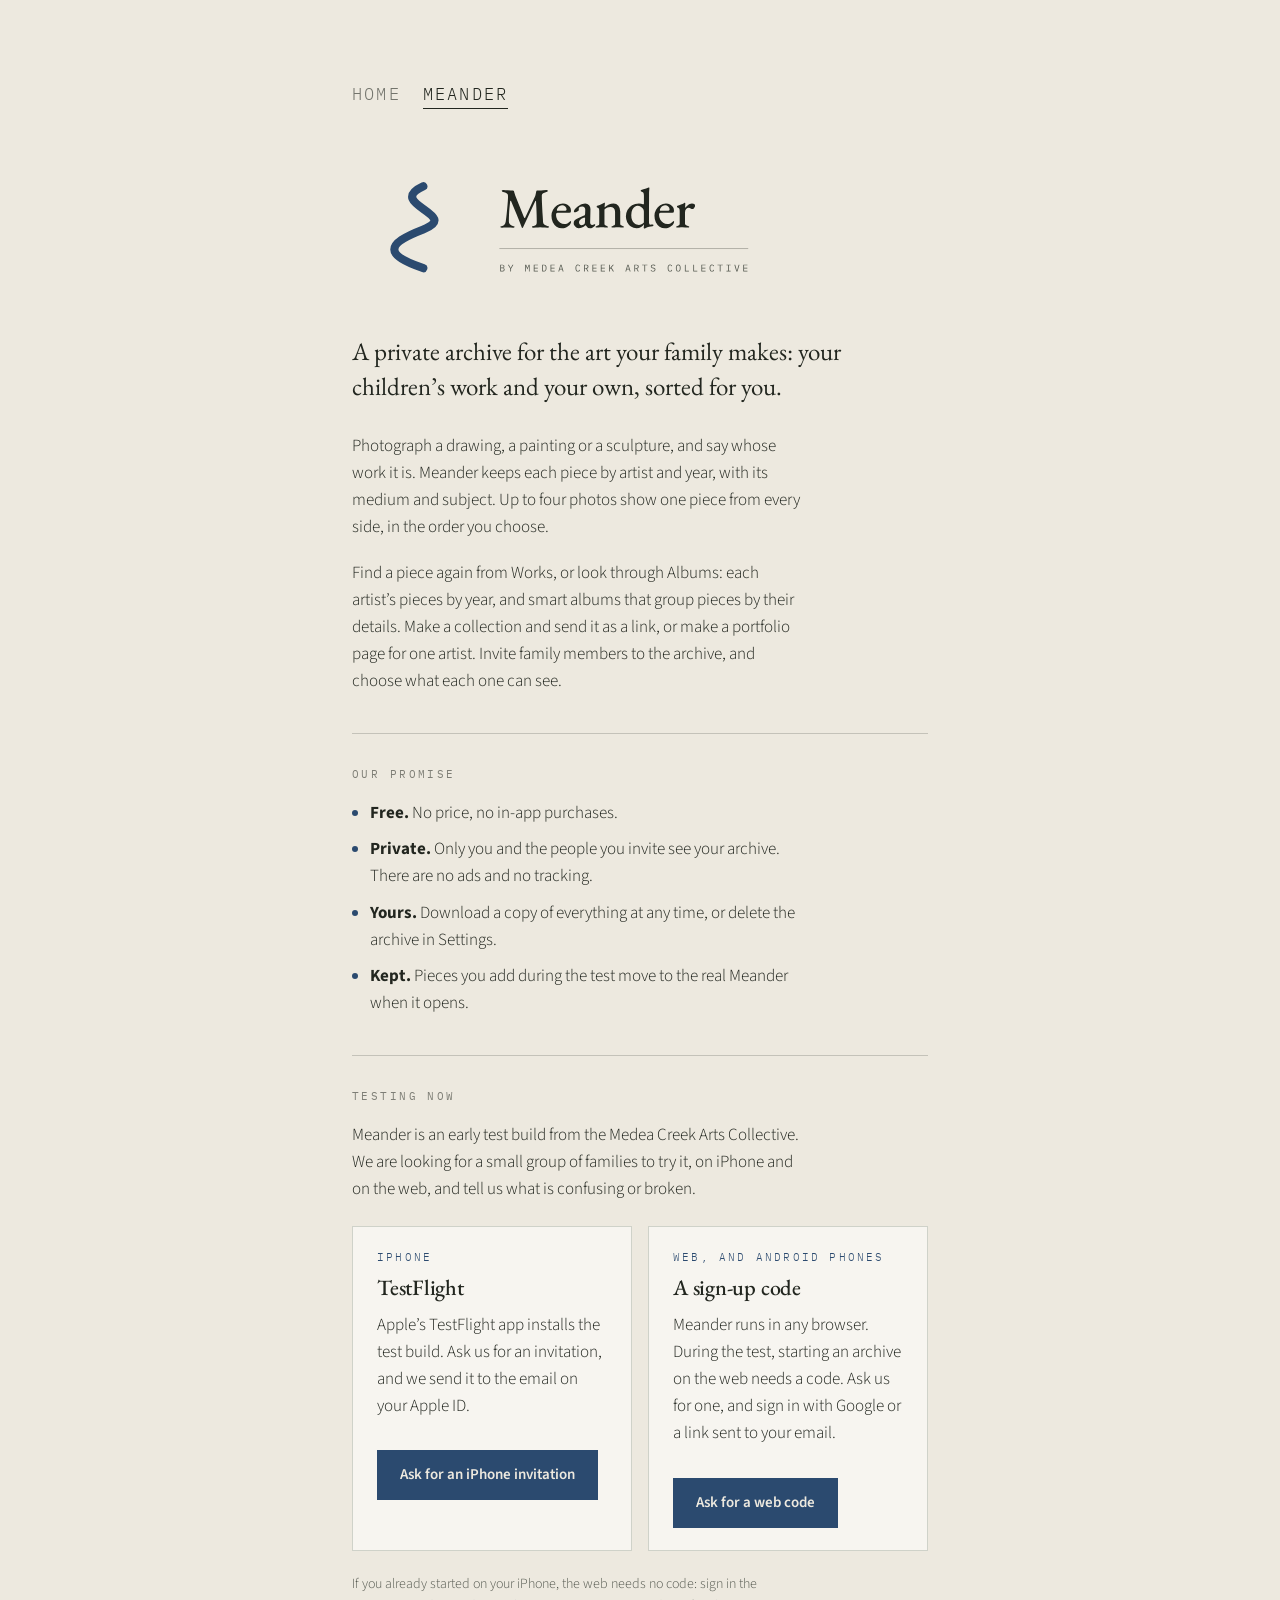
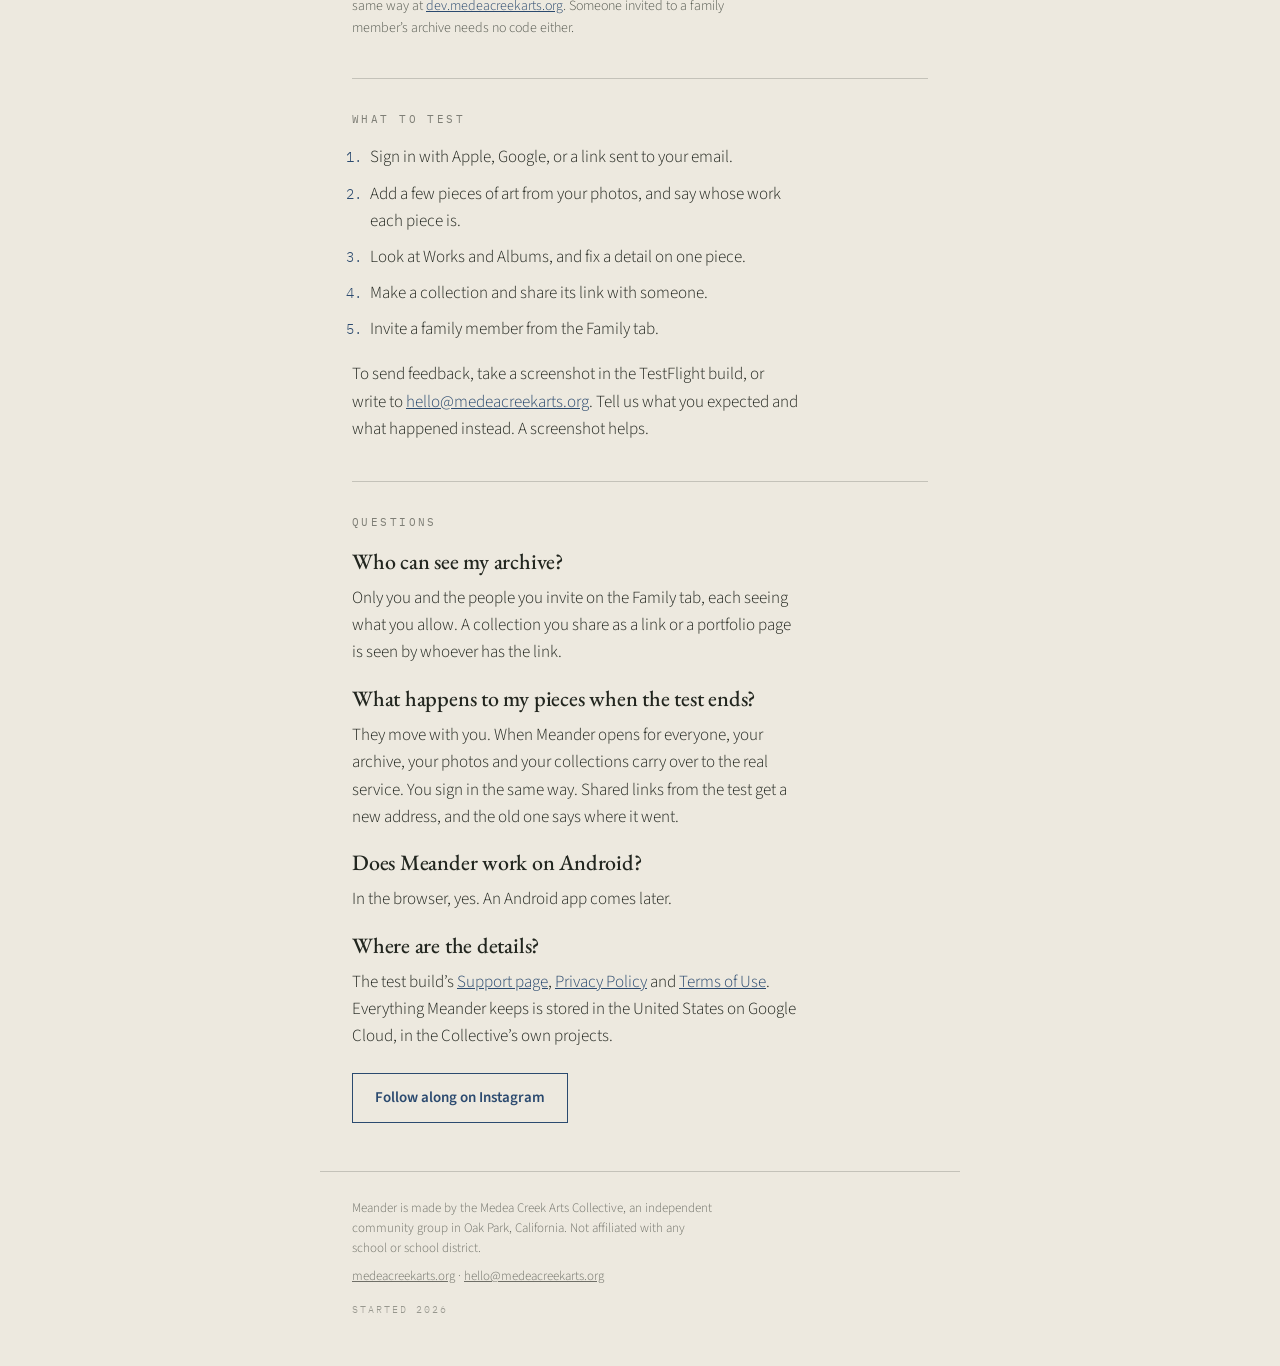
==== meander/index.html @ aa646773 "Add the Meander page, shared styles, link previews and the favicon fix Phase A of the beta plan: a /" ====
<!DOCTYPE html>
<html lang="en">
<head>
<meta charset="utf-8">
<meta name="viewport" content="width=device-width,initial-scale=1">
<title>Meander, the family art archive</title>
<meta name="description" content="Meander is a free, private archive for the art your family makes, from the Medea Creek Arts Collective. In testing now on iPhone and the web.">
<link rel="icon" href="/favicon.svg" type="image/svg+xml">
<link rel="icon" href="/favicon.ico" sizes="any">
<link rel="canonical" href="https://medeacreekarts.org/meander/">
<meta property="og:title" content="Meander, the family art archive">
<meta property="og:description" content="A free, private home for your children's drawings and paintings, and your own work. In testing now.">
<meta property="og:type" content="website">
<meta property="og:url" content="https://medeacreekarts.org/meander/">
<meta property="og:image" content="https://medeacreekarts.org/img/meander-card.png">
<meta property="og:image:width" content="1200">
<meta property="og:image:height" content="630">
<meta property="og:image:alt" content="Meander, from the Medea Creek Arts Collective">
<meta name="twitter:card" content="summary_large_image">
<link rel="preconnect" href="https://fonts.googleapis.com">
<link rel="preconnect" href="https://fonts.gstatic.com" crossorigin>
<link href="https://fonts.googleapis.com/css2?family=EB+Garamond:wght@400;500&family=Source+Sans+3:wght@300;400;600&family=IBM+Plex+Mono:wght@400&display=swap" rel="stylesheet">
<link rel="stylesheet" href="/styles.css">
<script type="application/ld+json">
{
  "@context": "https://schema.org",
  "@type": "SoftwareApplication",
  "name": "Meander",
  "applicationCategory": "LifestyleApplication",
  "operatingSystem": "iOS, Web",
  "offers": {"@type": "Offer", "price": "0", "priceCurrency": "USD"},
  "url": "https://medeacreekarts.org/meander/",
  "author": {"@type": "Organization", "name": "Medea Creek Arts Collective", "url": "https://medeacreekarts.org/"}
}
</script>
</head>
<body>

<main>
  <ul class="nav" aria-label="Site">
    <li><a href="/">Home</a></li>
    <li><a href="/meander/" aria-current="page">Meander</a></li>
  </ul>

  <img class="lockup" src="/img/meander-lockup.svg" width="474" height="161" alt="Meander, from the Medea Creek Arts Collective">

  <p class="lede">A private archive for the art your family makes: your children&rsquo;s work and your own, sorted for you.</p>

  <p>Photograph a drawing, a painting or a sculpture, and say whose work it is. Meander keeps each piece by artist and year, with its medium and subject. Up to four photos show one piece from every side, in the order you choose.</p>

  <p>Find a piece again from Works, or look through Albums: each artist&rsquo;s pieces by year, and smart albums that group pieces by their details. Make a collection and send it as a link, or make a portfolio page for one artist. Invite family members to the archive, and choose what each one can see.</p>

  <hr class="rule">

  <h2>Our promise</h2>
  <ul>
    <li><strong>Free.</strong> No price, no in-app purchases.</li>
    <li><strong>Private.</strong> Only you and the people you invite see your archive. There are no ads and no tracking.</li>
    <li><strong>Yours.</strong> Download a copy of everything at any time, or delete the archive in Settings.</li>
    <li><strong>Kept.</strong> Pieces you add during the test move to the real Meander when it opens.</li>
  </ul>

  <hr class="rule">

  <h2>Testing now</h2>
  <p>Meander is an early test build from the Medea Creek Arts Collective. We are looking for a small group of families to try it, on iPhone and on the web, and tell us what is confusing or broken.</p>

  <div class="paths">
    <div class="card">
      <p class="kicker">iPhone</p>
      <h3>TestFlight</h3>
      <p>Apple&rsquo;s TestFlight app installs the test build. Ask us for an invitation, and we send it to the email on your Apple ID.</p>
      <a class="btn solid" href="mailto:hello@medeacreekarts.org?subject=Meander%20beta%3A%20iPhone&body=Hi%2C%20I%27d%20like%20to%20test%20Meander%20on%20my%20iPhone.%0A%0AApple%20ID%20email%3A%20%0AHow%20I%20heard%20about%20it%3A%20">Ask for an iPhone invitation</a>
    </div>
    <div class="card">
      <p class="kicker">Web, and Android phones</p>
      <h3>A sign-up code</h3>
      <p>Meander runs in any browser. During the test, starting an archive on the web needs a code. Ask us for one, and sign in with Google or a link sent to your email.</p>
      <a class="btn solid" href="mailto:hello@medeacreekarts.org?subject=Meander%20beta%3A%20web&body=Hi%2C%20I%27d%20like%20to%20test%20Meander%20on%20the%20web.%0A%0AEmail%20I%27ll%20sign%20in%20with%3A%20%0AHow%20I%20heard%20about%20it%3A%20">Ask for a web code</a>
    </div>
  </div>

  <p class="fine">If you already started on your iPhone, the web needs no code: sign in the same way at <a href="https://dev.medeacreekarts.org/">dev.medeacreekarts.org</a>. Someone invited to a family member&rsquo;s archive needs no code either.</p>

  <hr class="rule">

  <h2>What to test</h2>
  <ol>
    <li>Sign in with Apple, Google, or a link sent to your email.</li>
    <li>Add a few pieces of art from your photos, and say whose work each piece is.</li>
    <li>Look at Works and Albums, and fix a detail on one piece.</li>
    <li>Make a collection and share its link with someone.</li>
    <li>Invite a family member from the Family tab.</li>
  </ol>
  <p>To send feedback, take a screenshot in the TestFlight build, or write to <a href="mailto:hello@medeacreekarts.org?subject=Meander%20feedback">hello@medeacreekarts.org</a>. Tell us what you expected and what happened instead. A screenshot helps.</p>

  <hr class="rule">

  <h2>Questions</h2>

  <h3>Who can see my archive?</h3>
  <p>Only you and the people you invite on the Family tab, each seeing what you allow. A collection you share as a link or a portfolio page is seen by whoever has the link.</p>

  <h3>What happens to my pieces when the test ends?</h3>
  <p>They move with you. When Meander opens for everyone, your archive, your photos and your collections carry over to the real service. You sign in the same way. Shared links from the test get a new address, and the old one says where it went.</p>

  <h3>Does Meander work on Android?</h3>
  <p>In the browser, yes. An Android app comes later.</p>

  <h3>Where are the details?</h3>
  <p>The test build&rsquo;s <a href="https://dev.medeacreekarts.org/support">Support page</a>, <a href="https://dev.medeacreekarts.org/privacy">Privacy Policy</a> and <a href="https://dev.medeacreekarts.org/terms">Terms of Use</a>. Everything Meander keeps is stored in the United States on Google Cloud, in the Collective&rsquo;s own projects.</p>

  <div class="cta">
    <a class="btn" href="https://www.instagram.com/medeacreekarts/" rel="me noopener">Follow along on Instagram</a>
  </div>

</main>

<footer>
  <p>Meander is made by the Medea Creek Arts Collective, an independent community group in Oak Park, California. Not affiliated with any school or school district.</p>
  <p><a href="/">medeacreekarts.org</a> · <a href="mailto:hello@medeacreekarts.org">hello@medeacreekarts.org</a></p>
  <p class="sig">Started 2026</p>
</footer>

</body>
</html>
---- styles.css ----
:root{
  --oak:#22261F;
  --cobalt:#2B4A6F;
  --sycamore:#B6B8AC;
  --iron:#A2542F;
  --bisque:#EDE9DF;
  --stone:#CFD2C9;
  --paper:#F7F5F0;
  --ink2:#565A51;
  --display:'EB Garamond',Georgia,serif;
  --body:'Source Sans 3',system-ui,sans-serif;
  --label:'IBM Plex Mono',ui-monospace,monospace;
}
*{box-sizing:border-box}
html{-webkit-text-size-adjust:100%}
body{
  margin:0;min-height:100vh;background:var(--bisque);color:var(--oak);
  font-family:var(--body);font-weight:300;line-height:1.6;
  font-variant-numeric:oldstyle-nums;
  -webkit-font-smoothing:antialiased;
  display:flex;flex-direction:column;
}
main{
  flex:1;width:100%;max-width:640px;margin:0 auto;
  padding:clamp(40px,9vh,96px) clamp(22px,6vw,32px) 48px;
}

.nav{
  font-family:var(--label);font-size:11px;letter-spacing:.2em;text-transform:uppercase;
  display:flex;gap:22px;margin:0 0 38px;padding:0;list-style:none;
}
.nav a{color:rgba(34,38,31,.6);text-decoration:none;padding-bottom:3px;border-bottom:1px solid transparent}
.nav a:hover,.nav a:focus-visible{color:var(--cobalt);border-bottom-color:var(--cobalt)}
.nav a[aria-current="page"]{color:var(--oak);border-bottom-color:var(--oak)}

.mark{width:78px;height:78px;color:var(--cobalt);display:block;margin-bottom:30px}
.creek{stroke-dasharray:150;stroke-dashoffset:150;animation:flow 1.7s .3s cubic-bezier(.5,0,.15,1) forwards}
@keyframes flow{to{stroke-dashoffset:0}}
@media (prefers-reduced-motion:reduce){
  .creek{animation:none;stroke-dashoffset:0}
}

.name{margin:0 0 40px;max-width:max-content}
h1{
  font-family:var(--display);font-weight:500;
  font-size:clamp(38px,8.5vw,60px);line-height:1.02;letter-spacing:-.015em;
  margin:0 0 14px;
}
/* the county line: a hairline the wordmark sits across */
.sub{
  font-family:var(--label);font-size:11px;letter-spacing:.26em;text-transform:uppercase;
  color:rgba(34,38,31,.6);margin:0;
  border-top:1px solid rgba(34,38,31,.32);padding-top:14px;
}

.lockup{display:block;width:min(100%,420px);height:auto;margin:0 0 36px}

.lede{
  font-family:var(--display);font-size:clamp(20px,3.6vw,25px);line-height:1.42;
  margin:0 0 28px;color:var(--oak);
}
p{margin:0 0 18px;font-size:17px;max-width:56ch}
em{font-style:italic}
a{color:var(--cobalt)}

.rule{border:0;border-top:1px solid rgba(34,38,31,.2);margin:38px 0 32px}

h2{
  font-family:var(--label);font-size:11px;letter-spacing:.22em;text-transform:uppercase;
  color:rgba(34,38,31,.55);font-weight:400;margin:0 0 16px;
}
h3{
  font-family:var(--display);font-weight:500;font-size:22px;line-height:1.25;
  letter-spacing:-.01em;margin:0 0 10px;
}

.cta{display:flex;flex-wrap:wrap;gap:12px;margin-top:22px}
.btn{
  display:inline-block;text-decoration:none;font-family:var(--body);font-weight:600;
  font-size:15px;padding:12px 22px;border:1px solid var(--cobalt);color:var(--cobalt);
  background:transparent;transition:background .18s ease,color .18s ease;
}
.btn:hover,.btn:focus-visible{background:var(--cobalt);color:var(--bisque)}
.btn.solid{background:var(--cobalt);color:var(--bisque)}
.btn.solid:hover,.btn.solid:focus-visible{background:var(--oak);border-color:var(--oak)}
a:focus-visible{outline:2px solid var(--iron);outline-offset:3px}

ul,ol{margin:0 0 18px;padding-left:1.1em;max-width:56ch}
li{margin-bottom:9px;font-size:17px}
li::marker{color:var(--cobalt)}
ol li::marker{font-family:var(--label);font-size:14px}

.card{
  background:var(--paper);border:1px solid var(--stone);padding:22px 24px;margin:0 0 18px;
}
.card p:last-child,.card ul:last-child,.card ol:last-child{margin-bottom:0}
.card .kicker{
  font-family:var(--label);font-size:11px;letter-spacing:.2em;text-transform:uppercase;
  color:var(--cobalt);margin:0 0 8px;
}
.paths{display:grid;grid-template-columns:1fr;gap:16px;margin:22px 0}
@media (min-width:560px){.paths{grid-template-columns:1fr 1fr}}
.paths .card{margin:0}
.paths .btn{margin-top:12px}

.fine{font-size:14px;color:var(--ink2);max-width:60ch}

footer{
  border-top:1px solid rgba(34,38,31,.2);
  padding:26px clamp(22px,6vw,32px) 40px;
  max-width:640px;margin:0 auto;width:100%;
}
footer p{
  font-size:13px;color:rgba(34,38,31,.62);margin:0 0 8px;max-width:60ch;line-height:1.55;
}
footer a{color:rgba(34,38,31,.62)}
.sig{
  font-family:var(--label);font-size:10px;letter-spacing:.2em;text-transform:uppercase;
  color:rgba(34,38,31,.42);margin-top:16px;
}
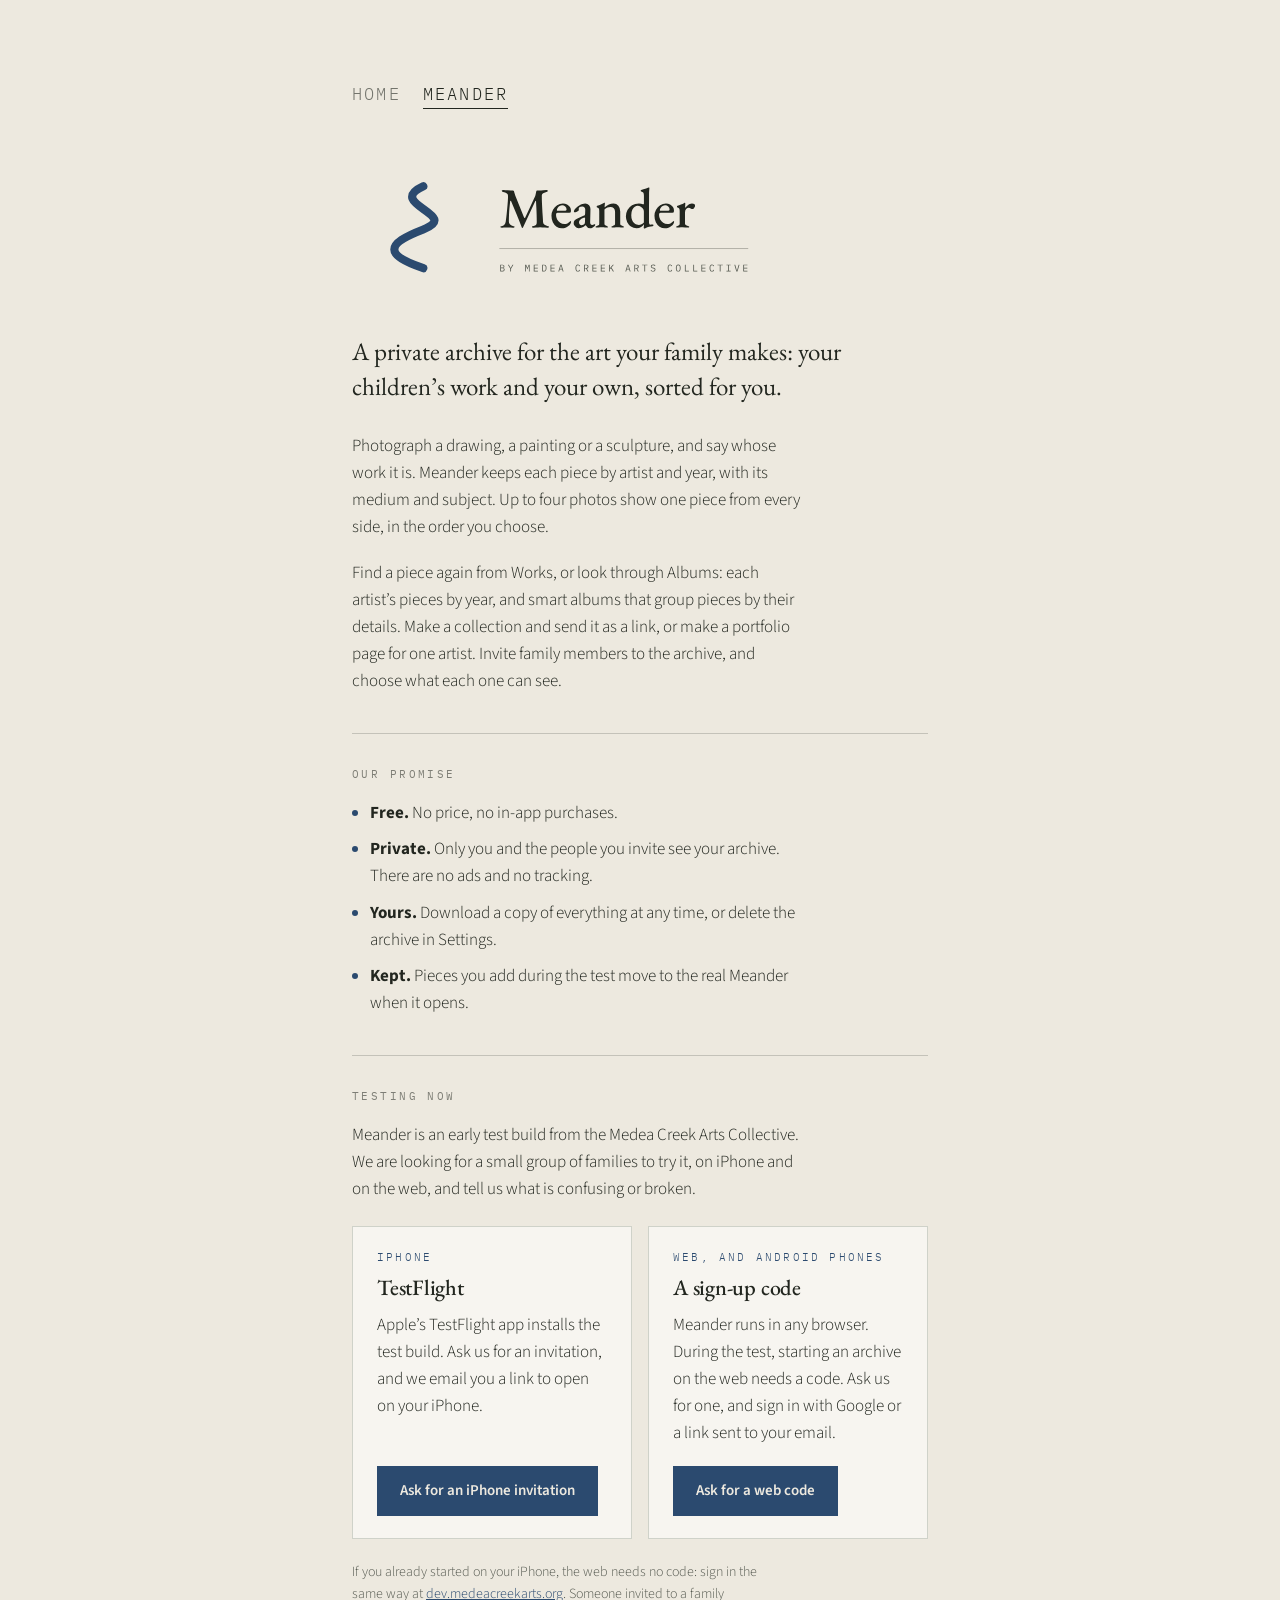
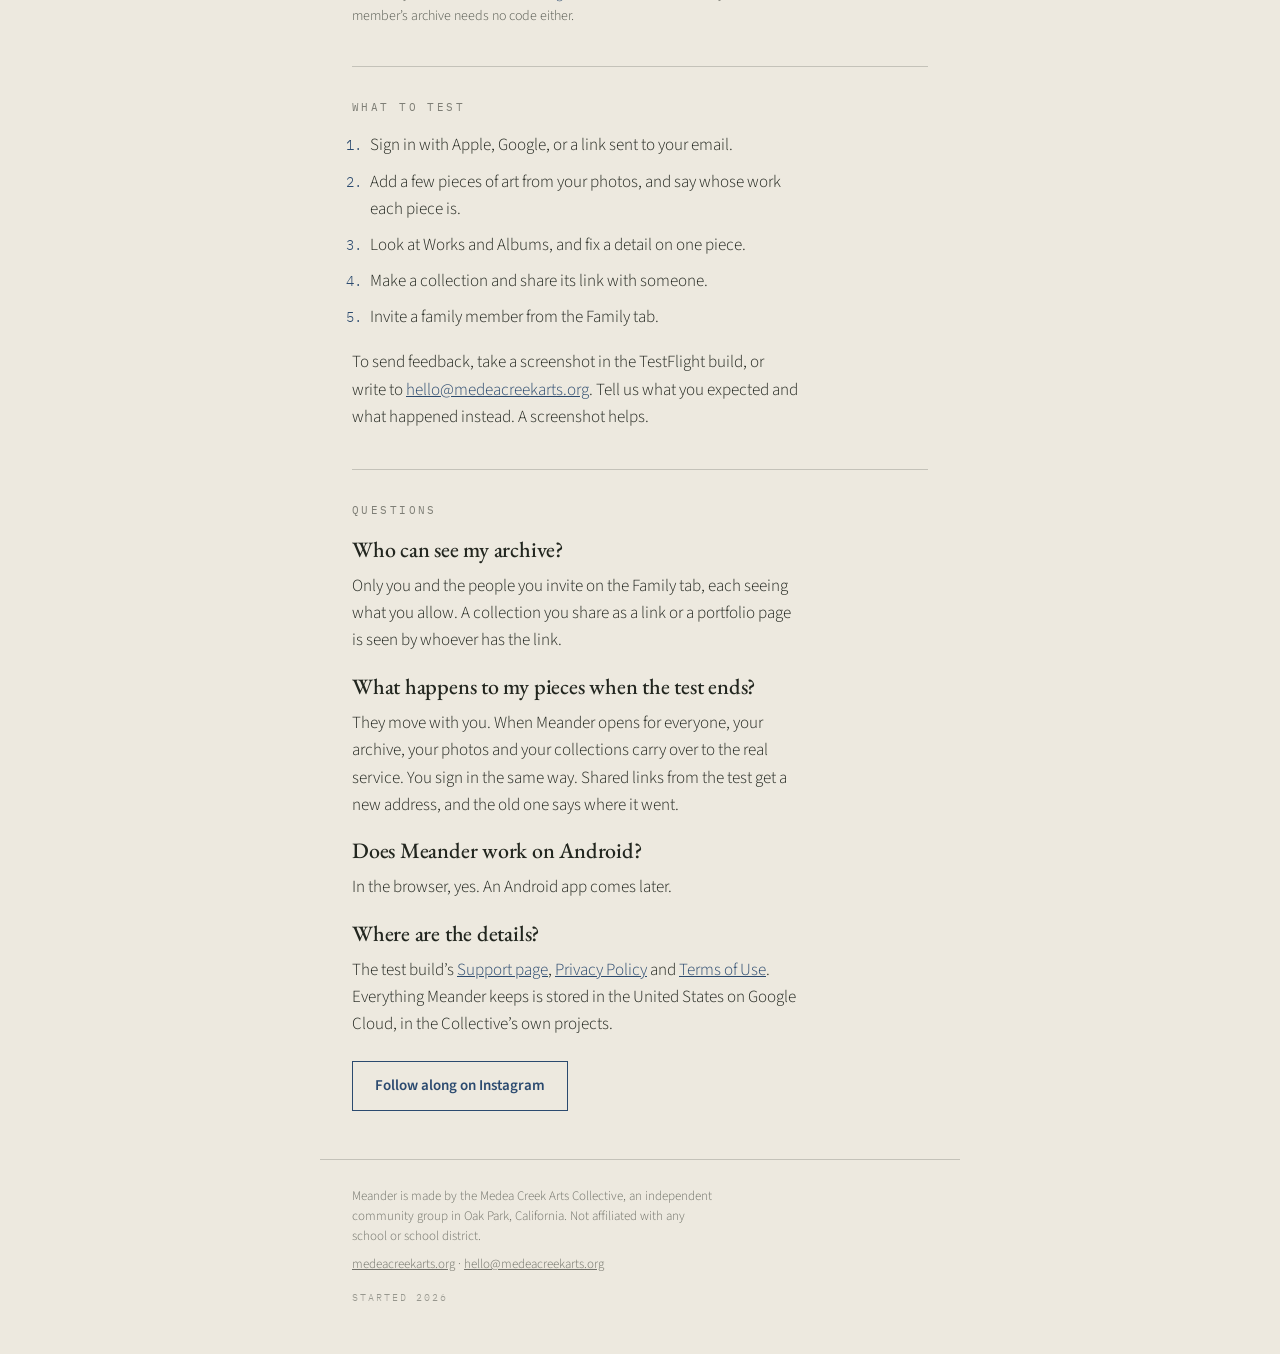
==== commit cd90a5a3: "Say any email works for a TestFlight invitation The invited address need not be the tester's Apple I" ====
--- a/meander/index.html
+++ b/meander/index.html
@@ -69,8 +69,8 @@
     <div class="card">
       <p class="kicker">iPhone</p>
       <h3>TestFlight</h3>
-      <p>Apple&rsquo;s TestFlight app installs the test build. Ask us for an invitation, and we send it to the email on your Apple ID.</p>
-      <a class="btn solid" href="mailto:hello@medeacreekarts.org?subject=Meander%20beta%3A%20iPhone&body=Hi%2C%20I%27d%20like%20to%20test%20Meander%20on%20my%20iPhone.%0A%0AApple%20ID%20email%3A%20%0AHow%20I%20heard%20about%20it%3A%20">Ask for an iPhone invitation</a>
+      <p>Apple&rsquo;s TestFlight app installs the test build. Ask us for an invitation, and we email you a link to open on your iPhone.</p>
+      <a class="btn solid" href="mailto:hello@medeacreekarts.org?subject=Meander%20beta%3A%20iPhone&body=Hi%2C%20I%27d%20like%20to%20test%20Meander%20on%20my%20iPhone.%0A%0AEmail%20to%20send%20the%20invitation%20to%3A%20%0AHow%20I%20heard%20about%20it%3A%20">Ask for an iPhone invitation</a>
     </div>
     <div class="card">
       <p class="kicker">Web, and Android phones</p>
--- a/styles.css
+++ b/styles.css
@@ -100,8 +100,10 @@
 }
 .paths{display:grid;grid-template-columns:1fr;gap:16px;margin:22px 0}
 @media (min-width:560px){.paths{grid-template-columns:1fr 1fr}}
-.paths .card{margin:0}
-.paths .btn{margin-top:12px}
+.paths .card{margin:0;display:flex;flex-direction:column}
+.paths .card p{max-width:none}
+.paths .card p:last-of-type{flex:1;margin-bottom:18px}
+.paths .btn{margin-top:auto;align-self:flex-start;text-align:center}
 
 .fine{font-size:14px;color:var(--ink2);max-width:60ch}
 
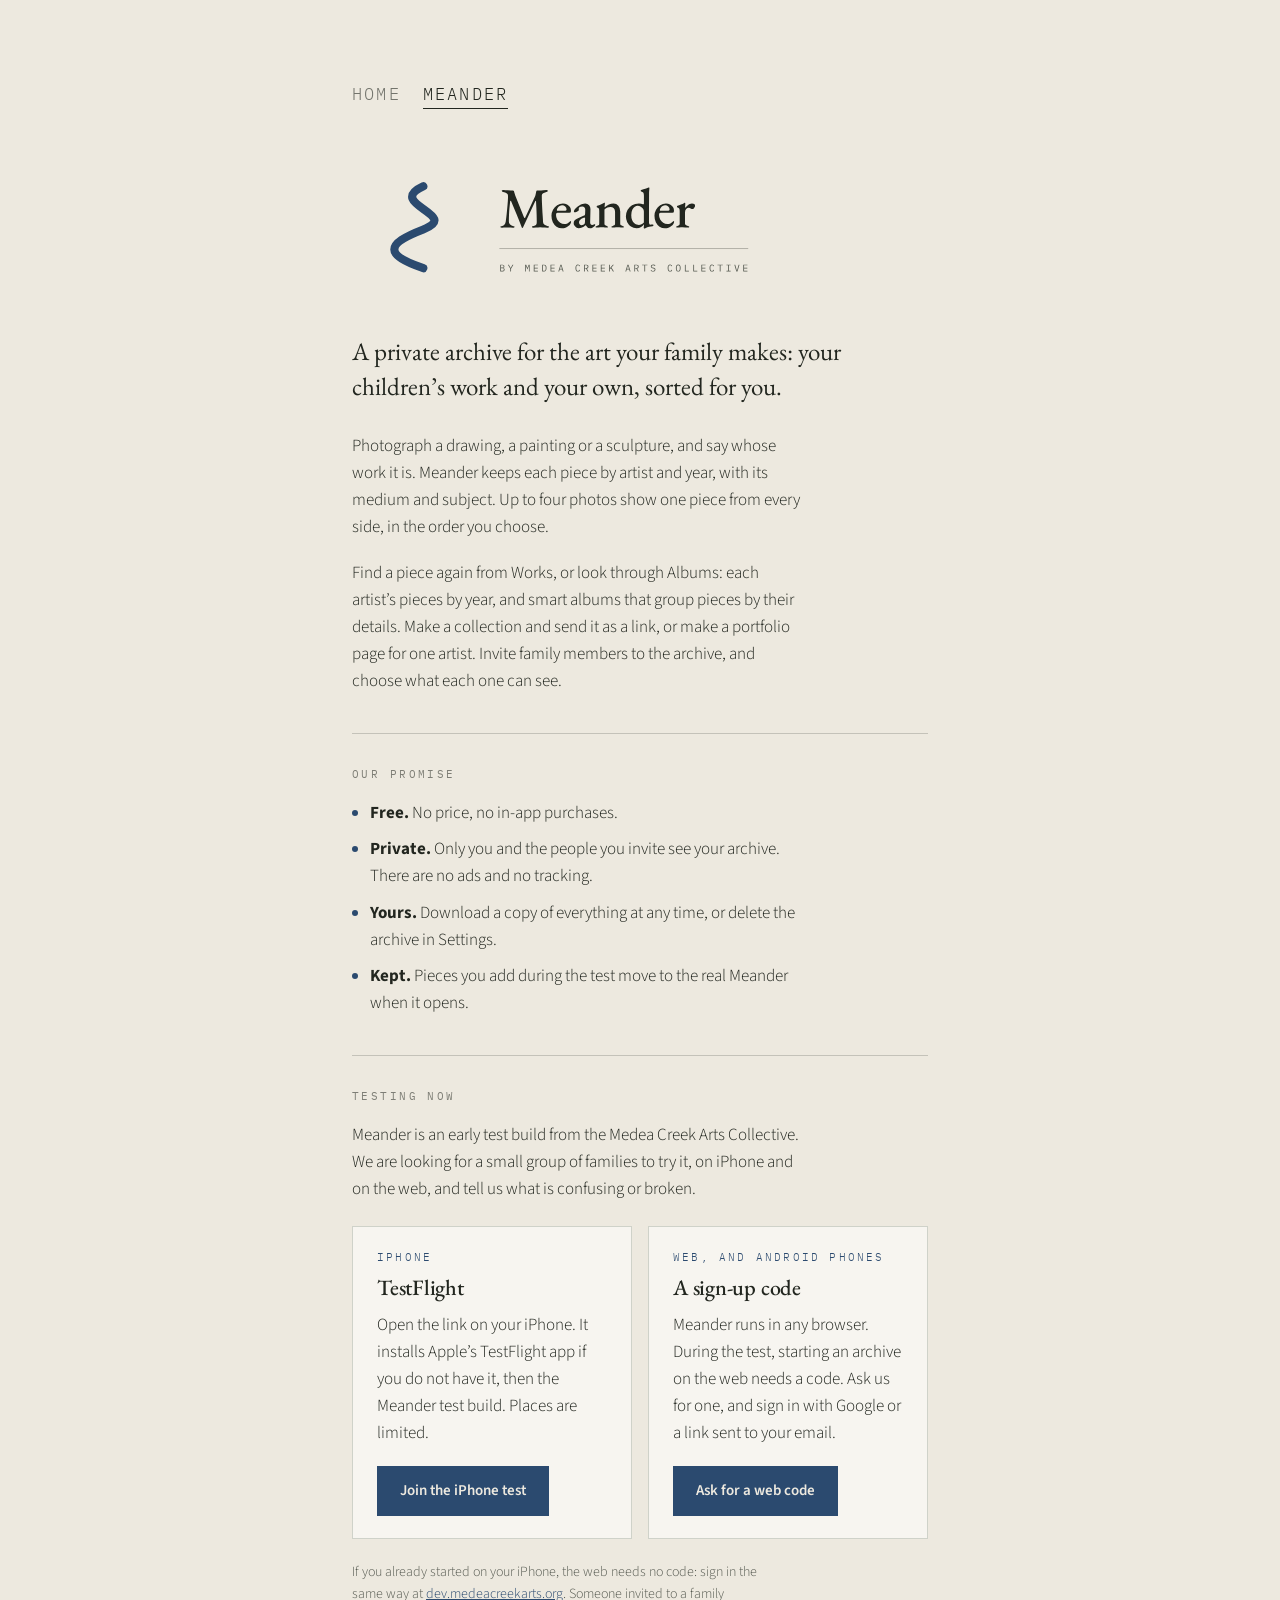
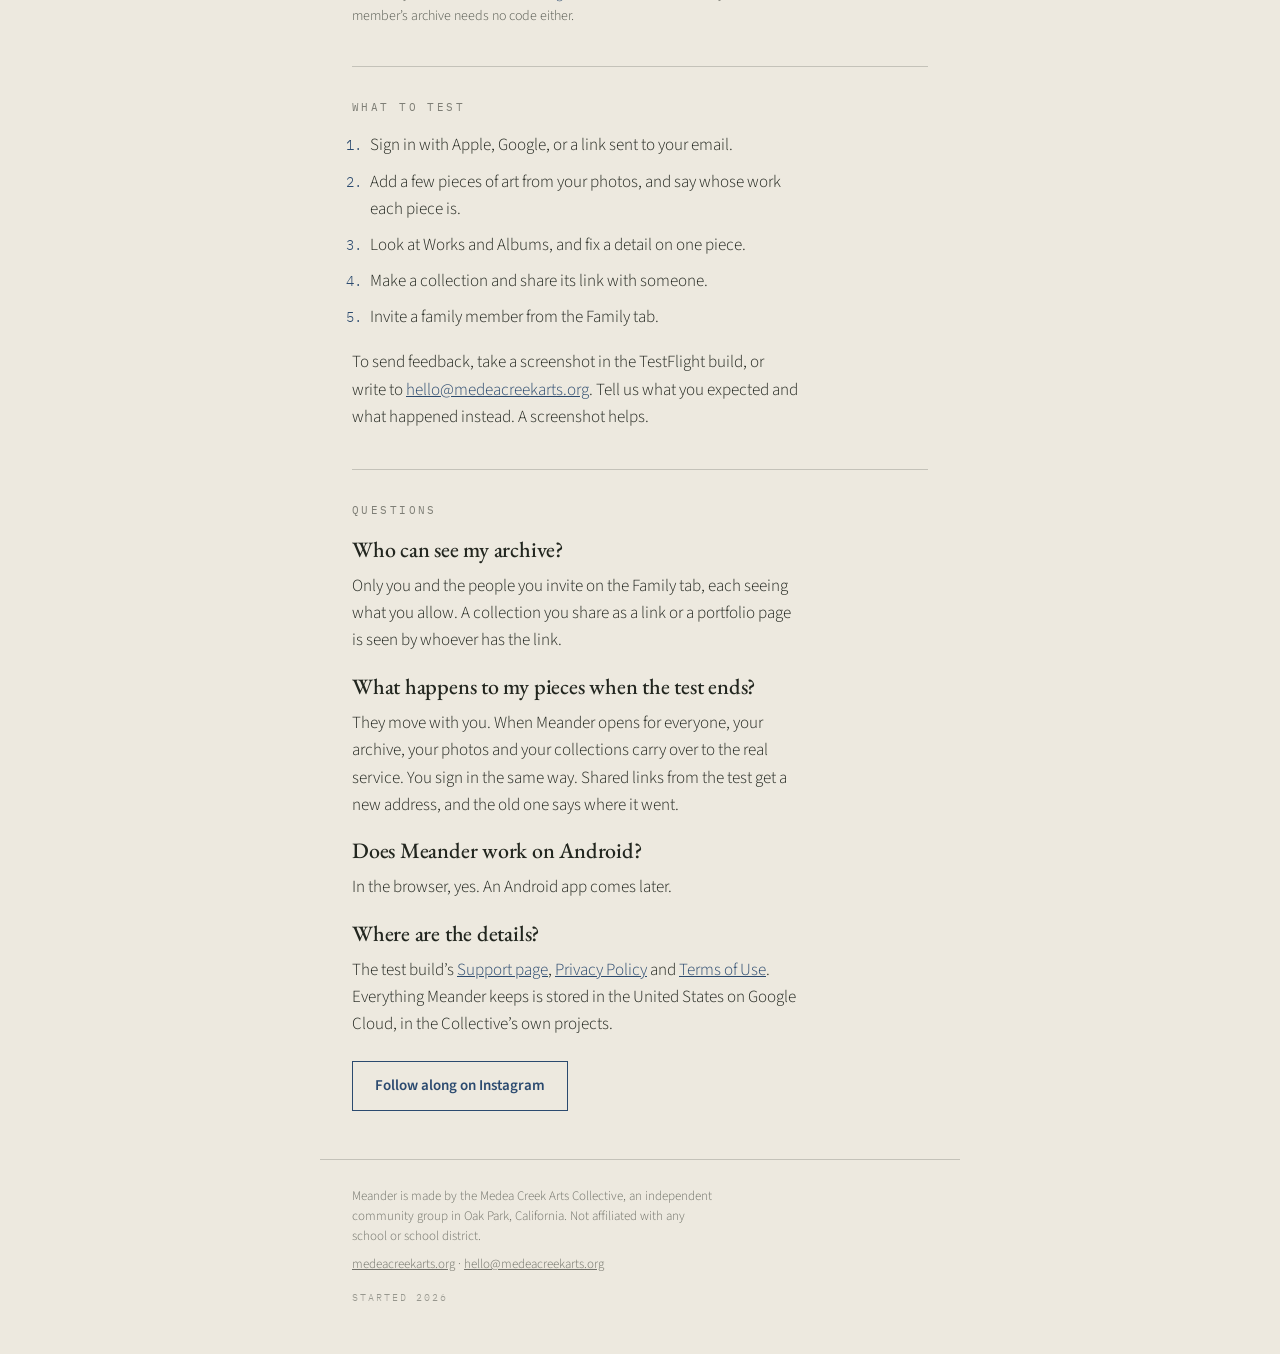
==== commit 3dbf606e: "Link the iPhone panel to the TestFlight public link Co-Authored-By: Claude Fable 5.1 <noreply@anthro" ====
--- a/meander/index.html
+++ b/meander/index.html
@@ -69,8 +69,8 @@
     <div class="card">
       <p class="kicker">iPhone</p>
       <h3>TestFlight</h3>
-      <p>Apple&rsquo;s TestFlight app installs the test build. Ask us for an invitation, and we email you a link to open on your iPhone.</p>
-      <a class="btn solid" href="mailto:hello@medeacreekarts.org?subject=Meander%20beta%3A%20iPhone&body=Hi%2C%20I%27d%20like%20to%20test%20Meander%20on%20my%20iPhone.%0A%0AEmail%20to%20send%20the%20invitation%20to%3A%20%0AHow%20I%20heard%20about%20it%3A%20">Ask for an iPhone invitation</a>
+      <p>Open the link on your iPhone. It installs Apple&rsquo;s TestFlight app if you do not have it, then the Meander test build. Places are limited.</p>
+      <a class="btn solid" href="https://testflight.apple.com/join/x8etE1eS" rel="noopener">Join the iPhone test</a>
     </div>
     <div class="card">
       <p class="kicker">Web, and Android phones</p>
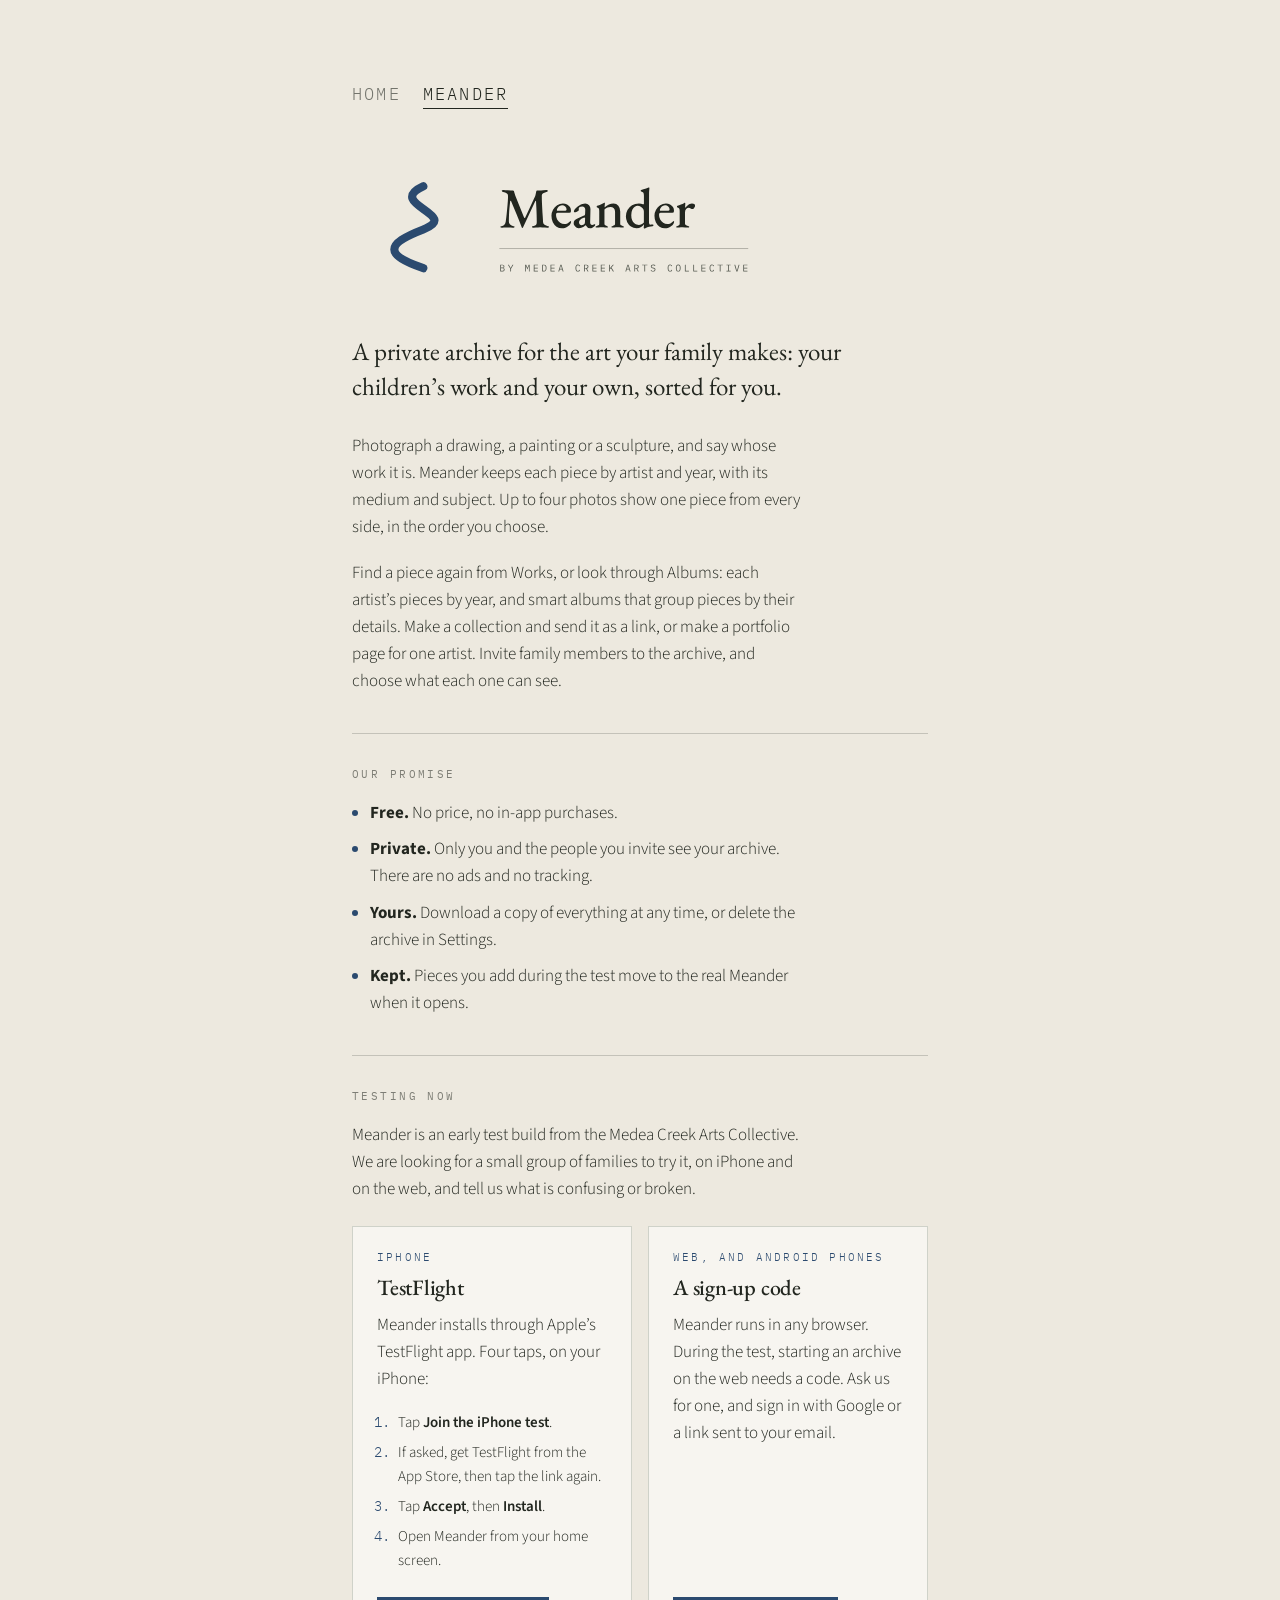
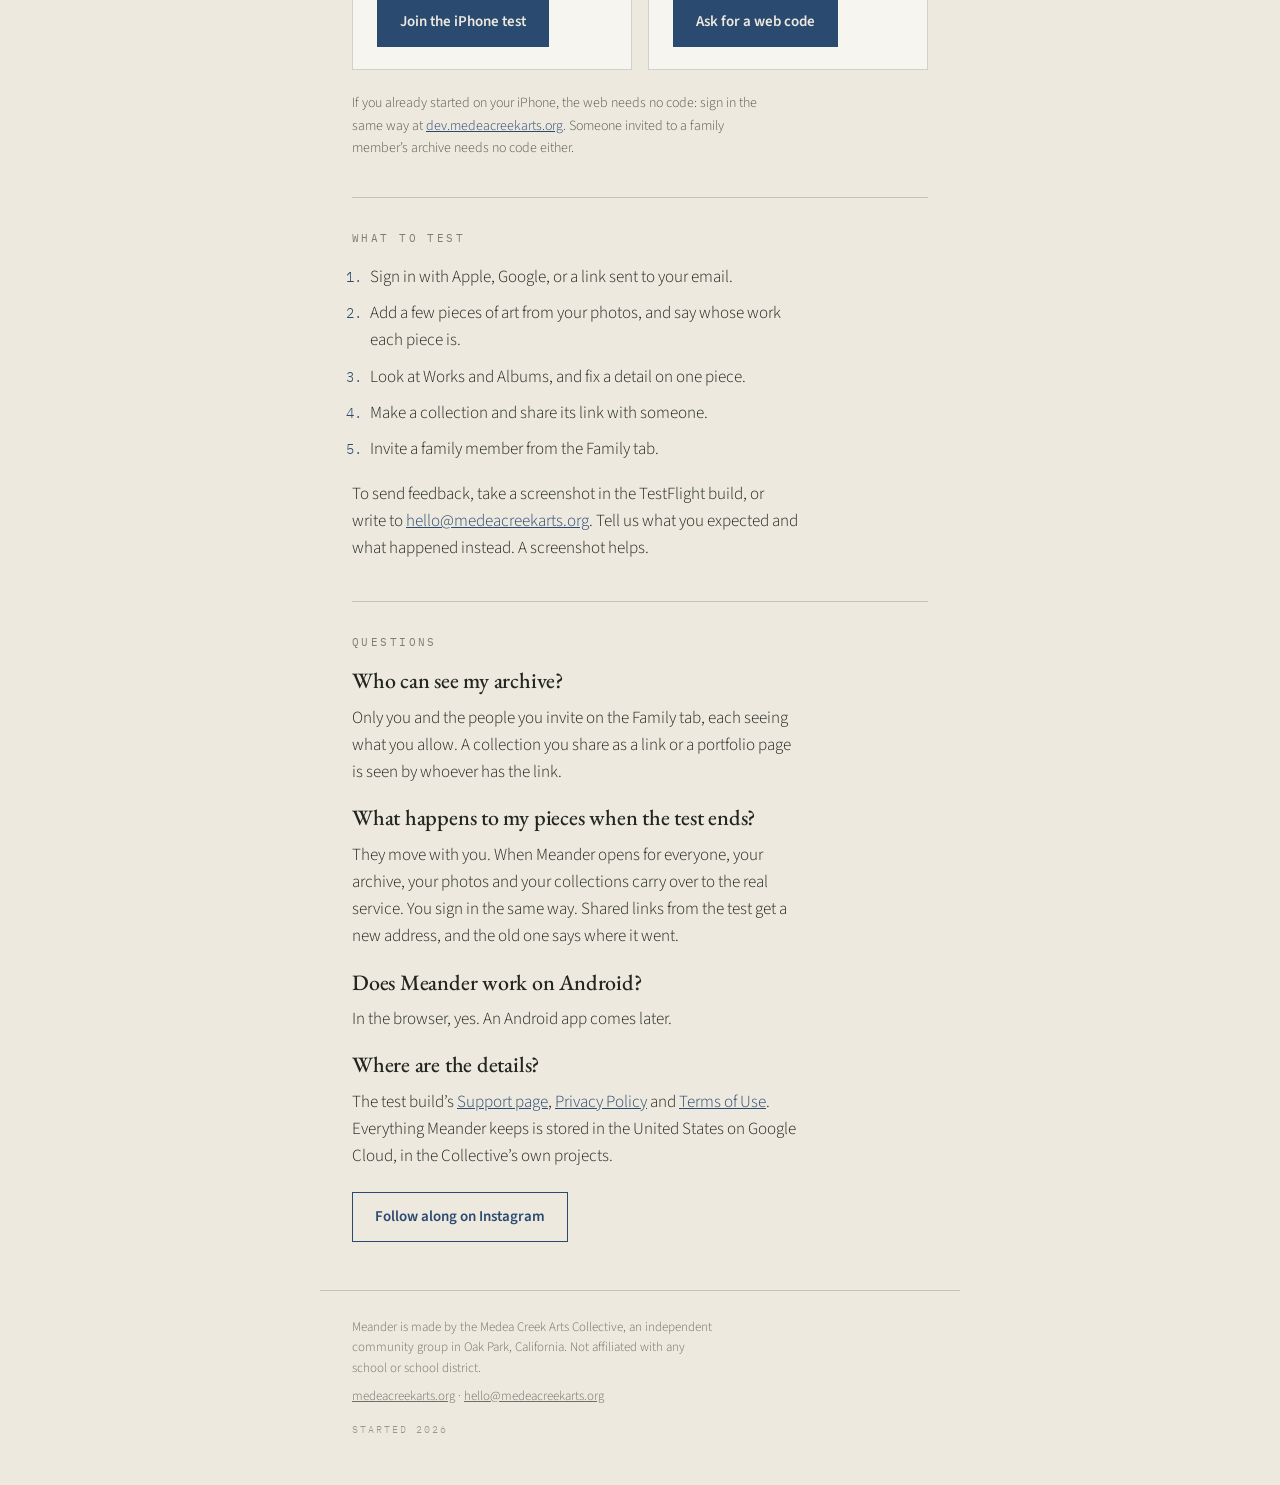
==== commit 102f64be: "Add the four TestFlight steps to the iPhone panel Co-Authored-By: Claude Fable 5.1 <noreply@anthropi" ====
--- a/meander/index.html
+++ b/meander/index.html
@@ -69,13 +69,19 @@
     <div class="card">
       <p class="kicker">iPhone</p>
       <h3>TestFlight</h3>
-      <p>Open the link on your iPhone. It installs Apple&rsquo;s TestFlight app if you do not have it, then the Meander test build. Places are limited.</p>
+      <p>Meander installs through Apple&rsquo;s TestFlight app. Four taps, on your iPhone:</p>
+      <ol class="steps grow">
+        <li>Tap <strong>Join the iPhone test</strong>.</li>
+        <li>If asked, get TestFlight from the App Store, then tap the link again.</li>
+        <li>Tap <strong>Accept</strong>, then <strong>Install</strong>.</li>
+        <li>Open Meander from your home screen.</li>
+      </ol>
       <a class="btn solid" href="https://testflight.apple.com/join/x8etE1eS" rel="noopener">Join the iPhone test</a>
     </div>
     <div class="card">
       <p class="kicker">Web, and Android phones</p>
       <h3>A sign-up code</h3>
-      <p>Meander runs in any browser. During the test, starting an archive on the web needs a code. Ask us for one, and sign in with Google or a link sent to your email.</p>
+      <p class="grow">Meander runs in any browser. During the test, starting an archive on the web needs a code. Ask us for one, and sign in with Google or a link sent to your email.</p>
       <a class="btn solid" href="mailto:hello@medeacreekarts.org?subject=Meander%20beta%3A%20web&body=Hi%2C%20I%27d%20like%20to%20test%20Meander%20on%20the%20web.%0A%0AEmail%20I%27ll%20sign%20in%20with%3A%20%0AHow%20I%20heard%20about%20it%3A%20">Ask for a web code</a>
     </div>
   </div>
--- a/styles.css
+++ b/styles.css
@@ -102,7 +102,10 @@
 @media (min-width:560px){.paths{grid-template-columns:1fr 1fr}}
 .paths .card{margin:0;display:flex;flex-direction:column}
 .paths .card p{max-width:none}
-.paths .card p:last-of-type{flex:1;margin-bottom:18px}
+.paths .card .grow{flex:1;margin-bottom:18px}
+.steps{padding-left:1.3em}
+.steps li{font-size:15px;margin-bottom:6px}
+.steps strong{font-weight:600}
 .paths .btn{margin-top:auto;align-self:flex-start;text-align:center}
 
 .fine{font-size:14px;color:var(--ink2);max-width:60ch}
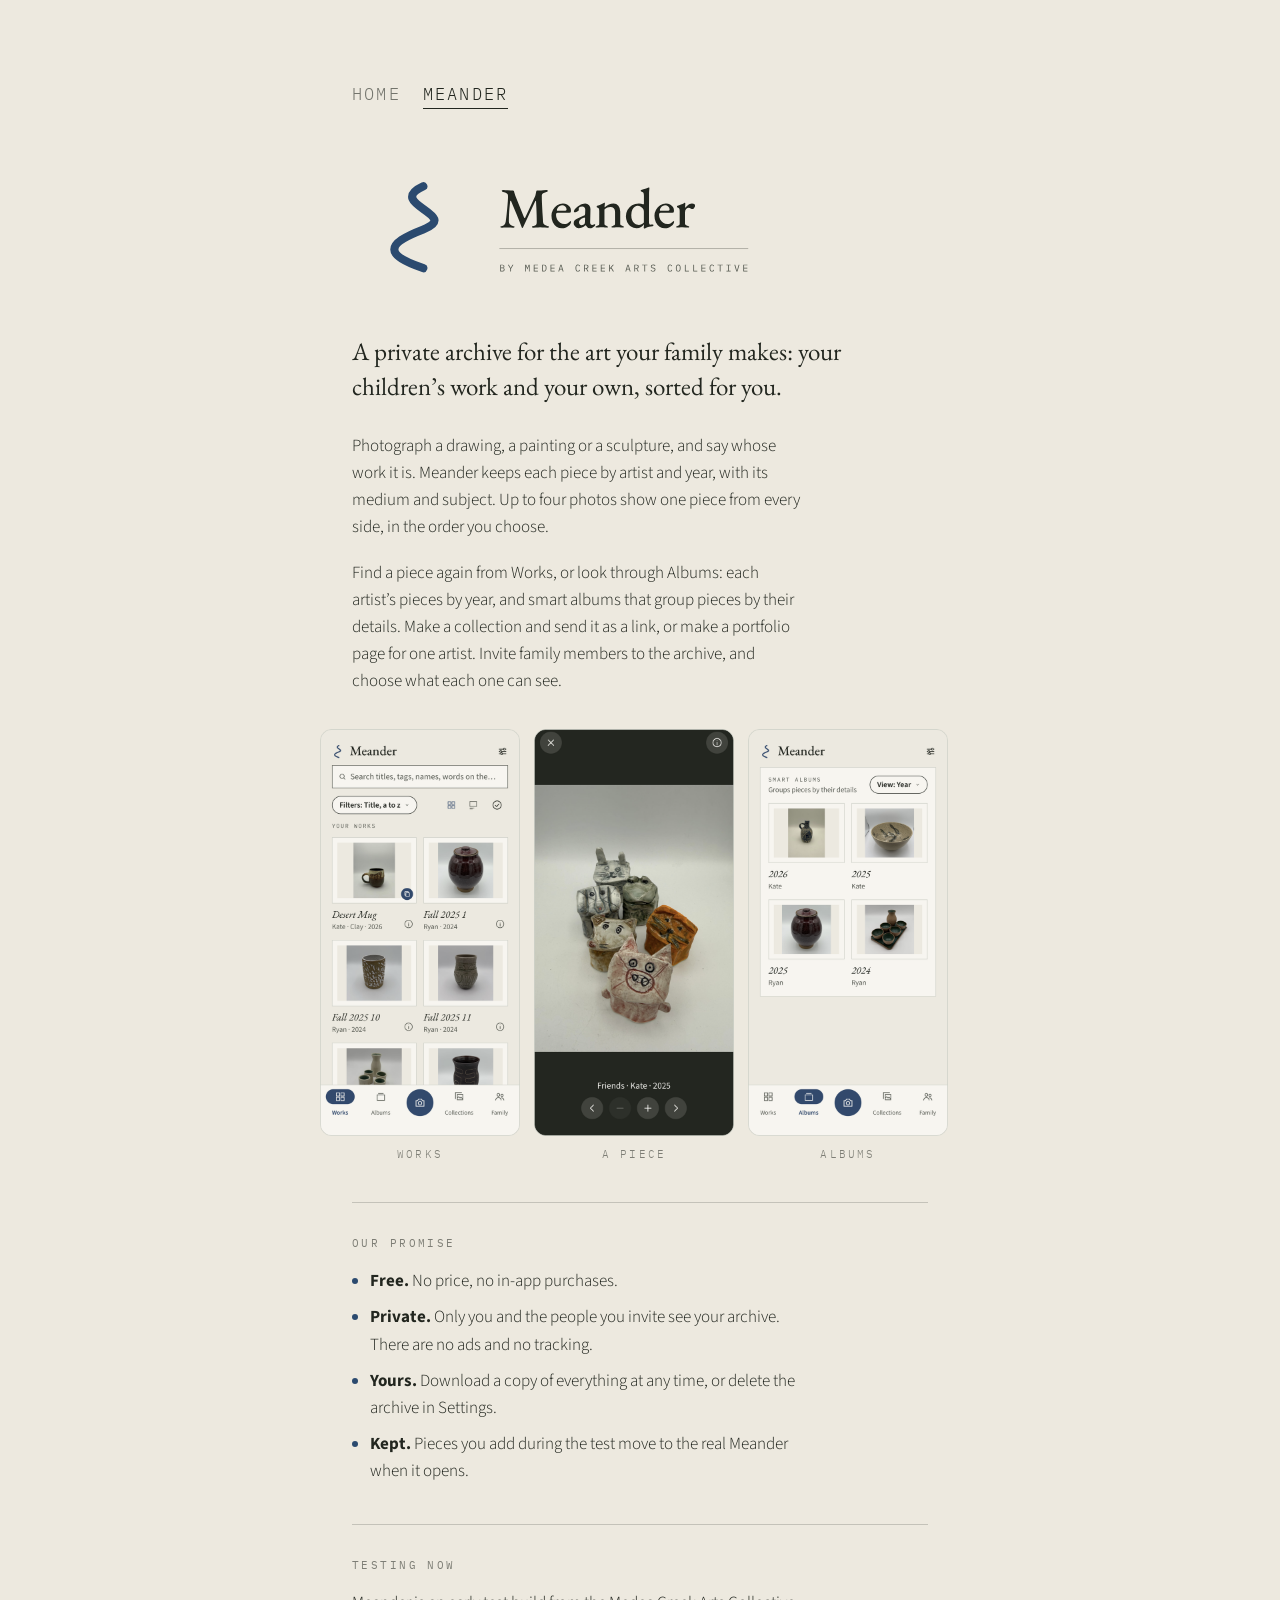
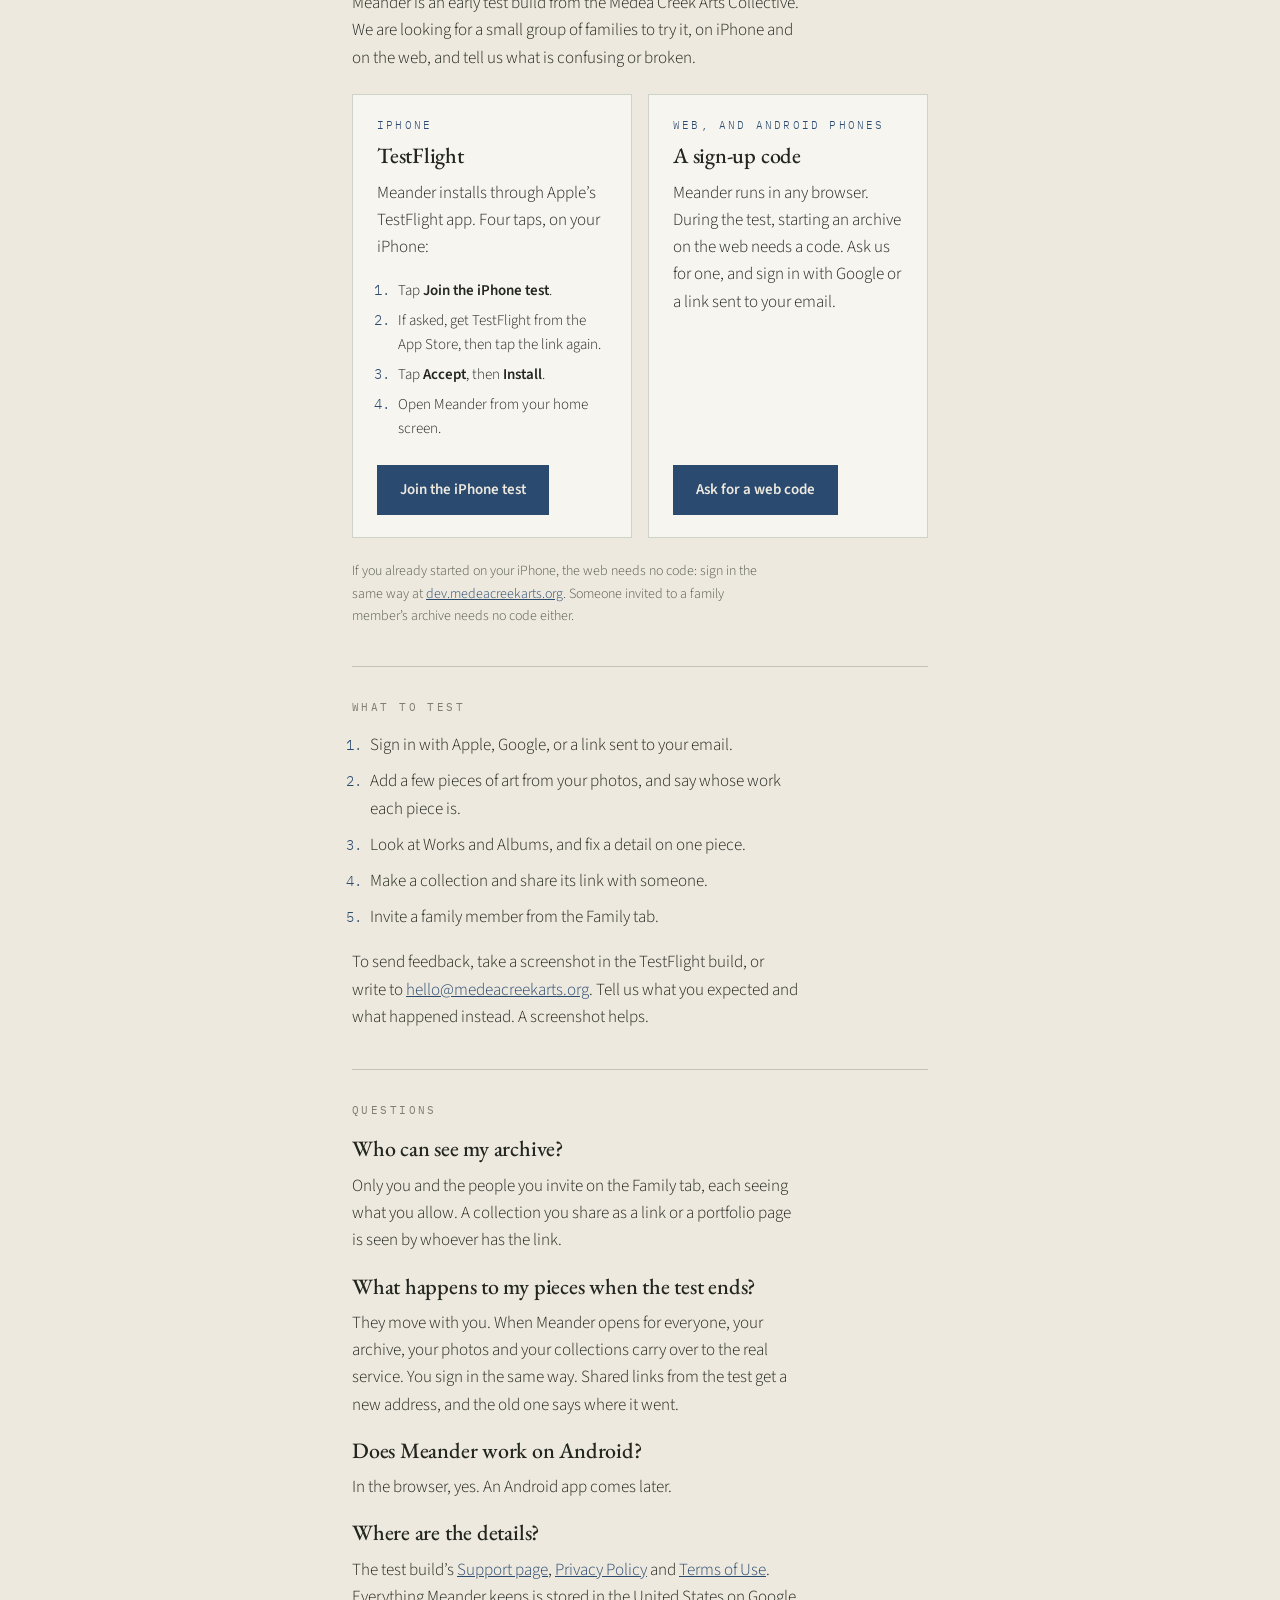
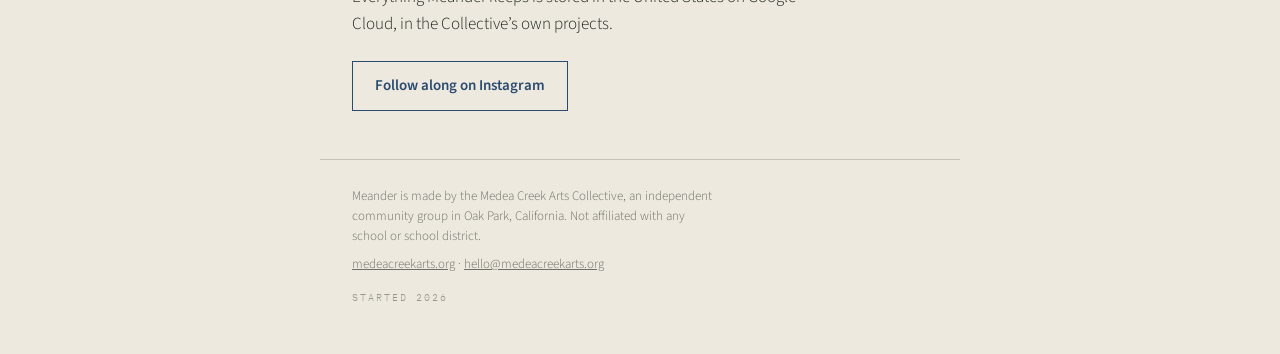
==== commit e0741eef: "Add app screens to the Meander page and an Instagram post kit Three iPhone screens (Works, a piece, " ====
--- a/meander/index.html
+++ b/meander/index.html
@@ -50,6 +50,21 @@
 
   <p>Find a piece again from Works, or look through Albums: each artist&rsquo;s pieces by year, and smart albums that group pieces by their details. Make a collection and send it as a link, or make a portfolio page for one artist. Invite family members to the archive, and choose what each one can see.</p>
 
+  <div class="screens" aria-label="Screens from the iPhone app">
+    <figure>
+      <img src="/img/screens/works.png" width="600" height="1220" alt="Works: a grid of pieces, each with its title, artist and year" loading="lazy">
+      <figcaption>Works</figcaption>
+    </figure>
+    <figure>
+      <img src="/img/screens/friends.png" width="600" height="1220" alt="A piece full screen: six small clay animals, titled Friends, Kate, 2025" loading="lazy">
+      <figcaption>A piece</figcaption>
+    </figure>
+    <figure>
+      <img src="/img/screens/albums.png" width="600" height="1220" alt="Albums: smart albums by year, one for each artist" loading="lazy">
+      <figcaption>Albums</figcaption>
+    </figure>
+  </div>
+
   <hr class="rule">
 
   <h2>Our promise</h2>
@@ -82,7 +97,7 @@
       <p class="kicker">Web, and Android phones</p>
       <h3>A sign-up code</h3>
       <p class="grow">Meander runs in any browser. During the test, starting an archive on the web needs a code. Ask us for one, and sign in with Google or a link sent to your email.</p>
-      <a class="btn solid" href="mailto:hello@medeacreekarts.org?subject=Meander%20beta%3A%20web&body=Hi%2C%20I%27d%20like%20to%20test%20Meander%20on%20the%20web.%0A%0AEmail%20I%27ll%20sign%20in%20with%3A%20%0AHow%20I%20heard%20about%20it%3A%20">Ask for a web code</a>
+      <a class="btn solid" href="https://tally.so/r/vXMLgQ" rel="noopener">Ask for a web code</a>
     </div>
   </div>
 
--- a/styles.css
+++ b/styles.css
@@ -108,6 +108,20 @@
 .steps strong{font-weight:600}
 .paths .btn{margin-top:auto;align-self:flex-start;text-align:center}
 
+.screens{
+  display:grid;grid-auto-flow:column;grid-auto-columns:minmax(200px,1fr);gap:14px;
+  margin:34px calc(-1 * clamp(22px,6vw,32px)) 0;padding:0 clamp(22px,6vw,32px);
+  overflow-x:auto;scroll-snap-type:x mandatory;scrollbar-width:none;
+}
+.screens::-webkit-scrollbar{display:none}
+.screens figure{margin:0;scroll-snap-align:start}
+.screens img{display:block;width:100%;height:auto}
+.screens figcaption{
+  font-family:var(--label);font-size:11px;letter-spacing:.2em;text-transform:uppercase;
+  color:rgba(34,38,31,.55);margin-top:10px;text-align:center;
+}
+@media (max-width:559px){.screens{grid-auto-columns:72%}}
+
 .fine{font-size:14px;color:var(--ink2);max-width:60ch}
 
 footer{
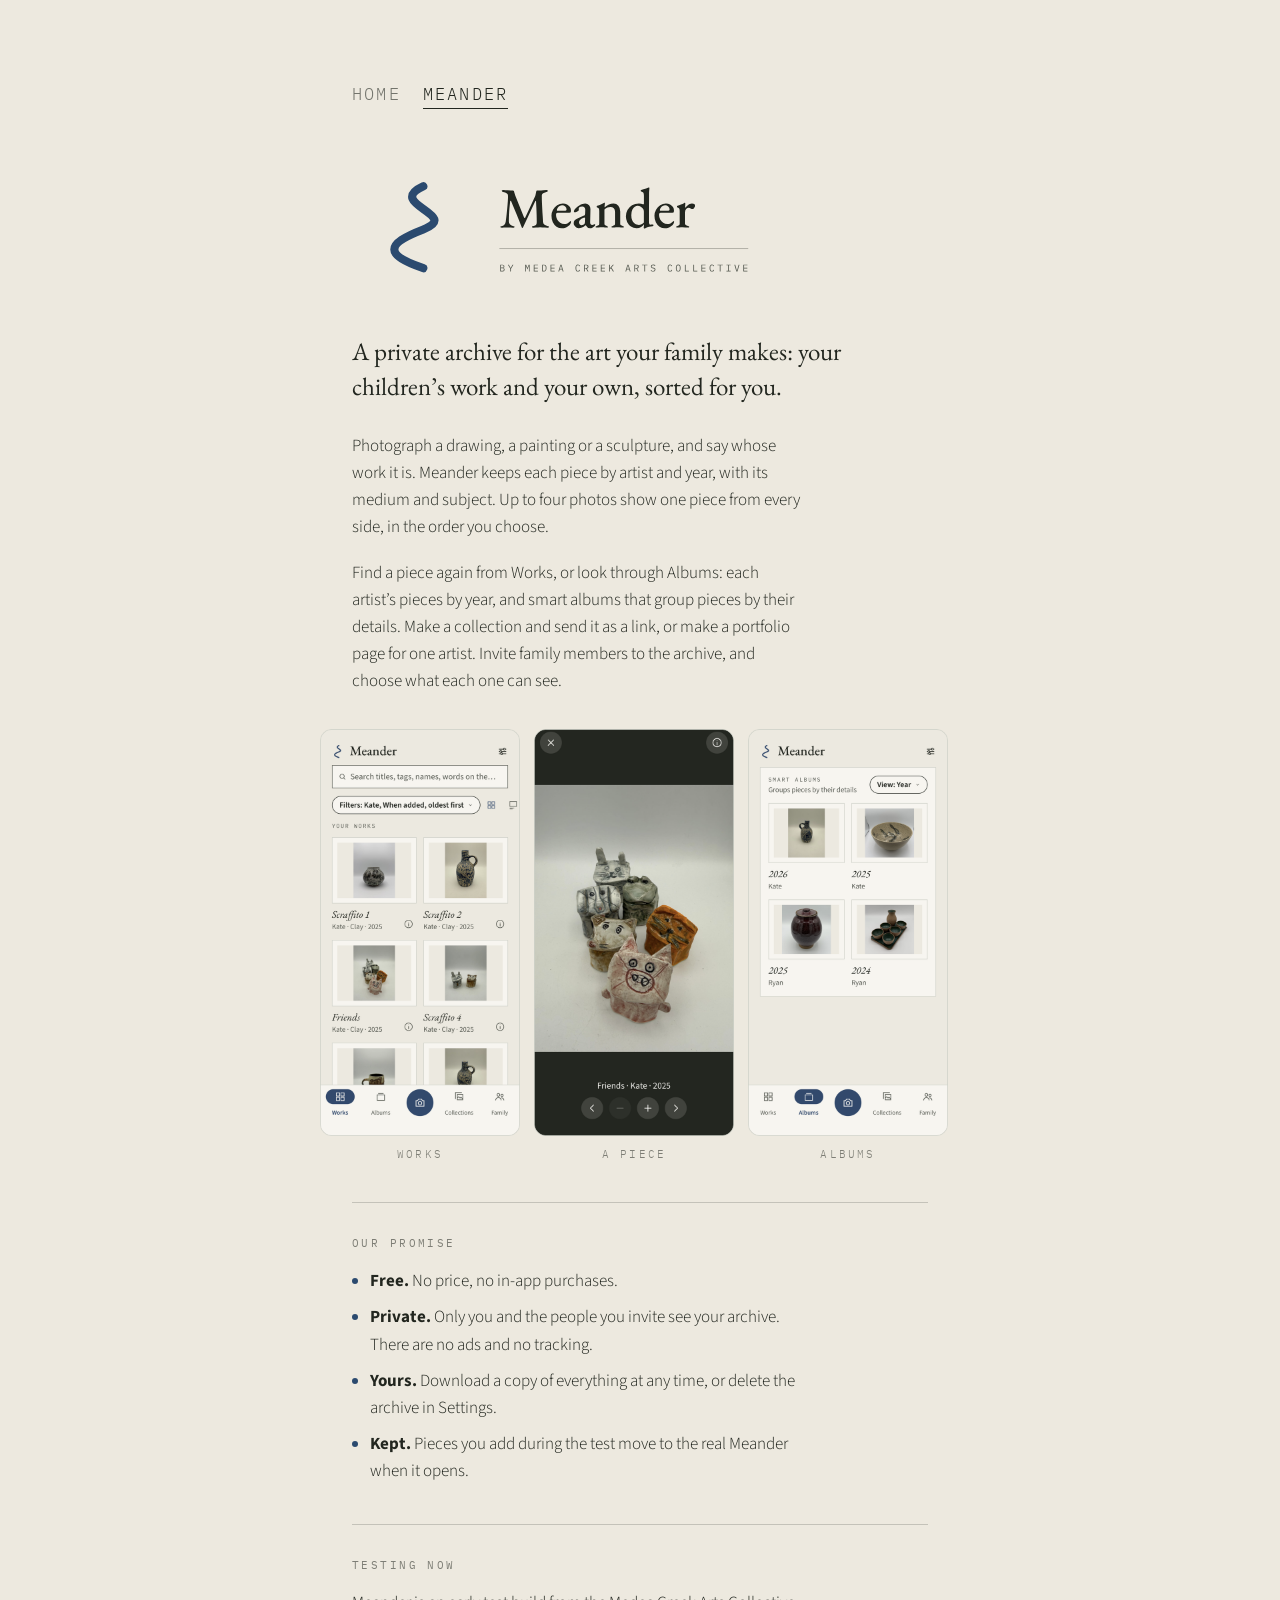
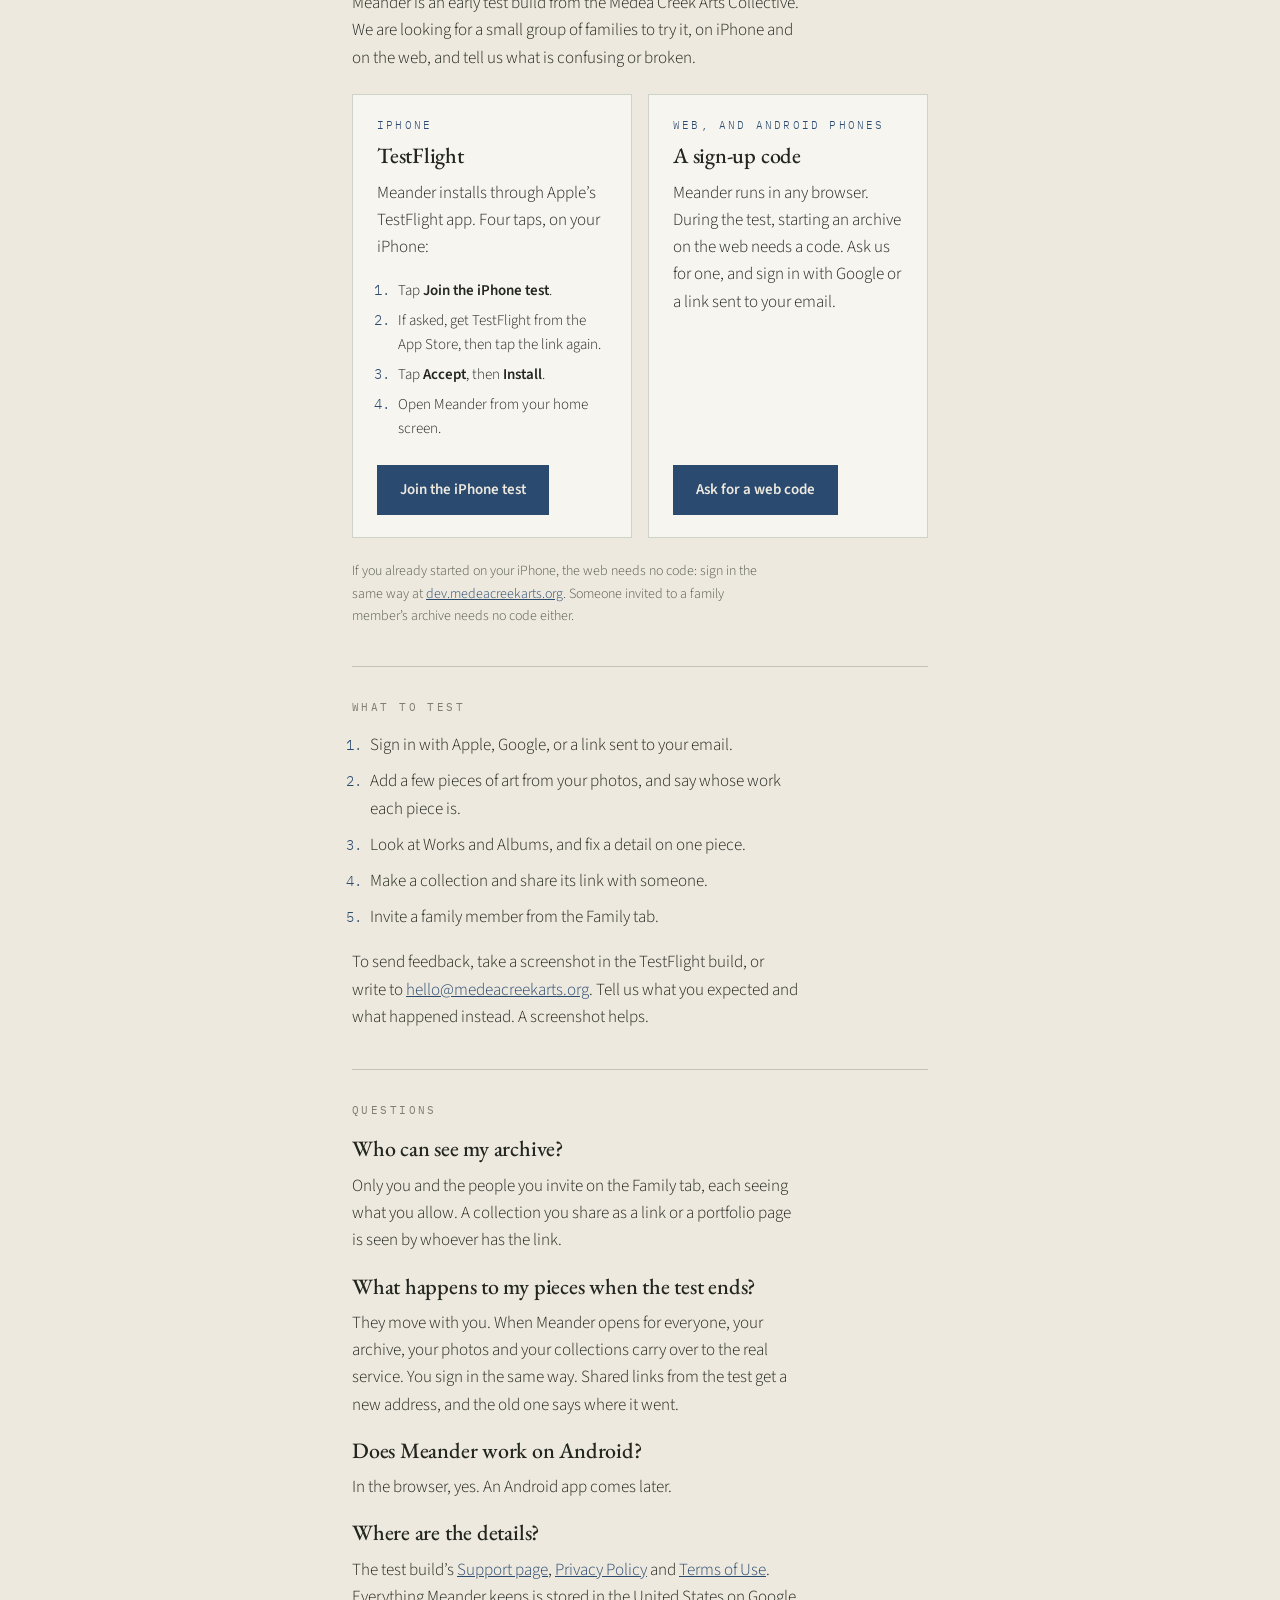
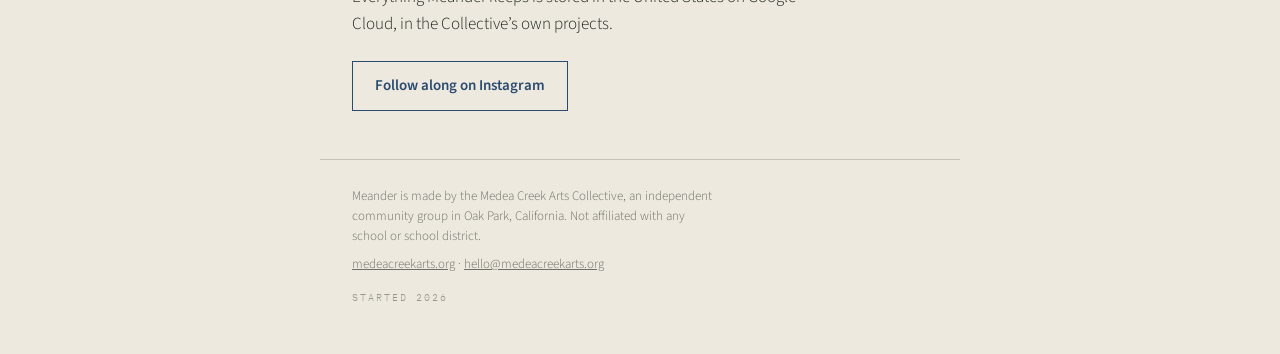
==== commit f5c0a738: "Works screen from the newer screenshot, and the piece page as a slide Co-Authored-By: Claude Fable 5" ====
--- a/meander/index.html
+++ b/meander/index.html
@@ -52,7 +52,7 @@
 
   <div class="screens" aria-label="Screens from the iPhone app">
     <figure>
-      <img src="/img/screens/works.png" width="600" height="1220" alt="Works: a grid of pieces, each with its title, artist and year" loading="lazy">
+      <img src="/img/screens/works.png" width="600" height="1220" alt="Works: a grid of one artist's clay pieces, each with its title, medium and year" loading="lazy">
       <figcaption>Works</figcaption>
     </figure>
     <figure>
